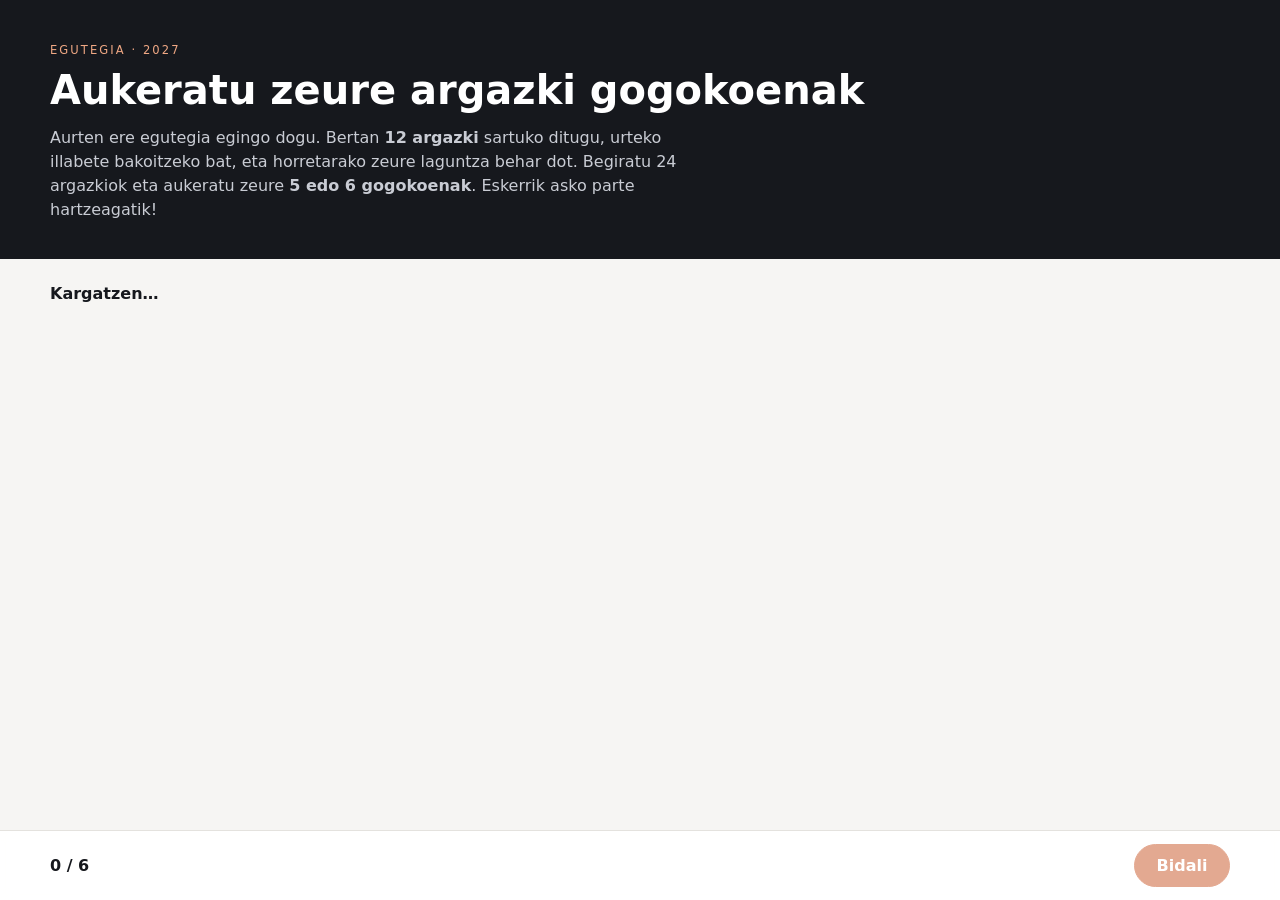
==== index.html @ 5040c014 "InkestaEgutegia" ====
<!DOCTYPE html>
<html lang="eu">
<head>
<meta charset="utf-8" />
<meta name="viewport" content="width=device-width, initial-scale=1" />
<meta name="theme-color" content="#16181d" />
<title>Aukeratu zeure argazki gogokoenak · Egutegia</title>
<link rel="stylesheet" href="styles.css" />
</head>
<body>

<header class="goiburua">
  <div class="wrap">
    <p class="goiburu-txikia">Egutegia · <span id="urtea">2027</span></p>
    <h1>Aukeratu zeure argazki gogokoenak</h1>
    <p class="goiburu-testua">
      Aurten ere egutegia egingo dogu. Bertan <strong>12 argazki</strong> sartuko ditugu,
      urteko illabete bakoitzeko bat, eta horretarako zeure laguntza behar dot.
      Begiratu 24 argazkiok eta aukeratu zeure <strong>5 edo 6 gogokoenak</strong>.
      Eskerrik asko parte hartzeagatik!
    </p>
  </div>
</header>

<main class="wrap">
  <p id="ohar-berria" class="ohar-berria" hidden></p>

  <div class="agindua-barra">
    <p id="agindua" class="agindua">Kargatzen…</p>
  </div>

  <div id="grid" class="grid"></div>
</main>

<footer class="barra">
  <div class="wrap barra-edukia">
    <span id="kontagailua" class="kontagailua">0 / 6</span>
    <button id="bidali" class="botoia botoia-nagusia" disabled>Bidali</button>
  </div>
</footer>

<!-- Argazki handia (lightbox) -->
<div id="lightbox" class="overlay" hidden>
  <button class="overlay-itxi" data-itxi="lightbox" aria-label="Itxi">✕</button>
  <div class="lightbox-edukia">
    <img id="lightbox-irudia" alt="" />
    <div class="lightbox-ekintzak">
      <button id="lightbox-aukeratu" class="botoia botoia-nagusia">Aukeratu</button>
    </div>
  </div>
</div>

<!-- Bozketa-formularioa -->
<div id="formularioa" class="overlay" hidden>
  <div class="karta" role="dialog" aria-modal="true" aria-labelledby="form-izenburua">
    <button class="overlay-itxi" data-itxi="formularioa" aria-label="Itxi">✕</button>
    <h2 id="form-izenburua">Ia bukatu da!</h2>
    <p class="karta-testua">
      Aukeratu dozuz <strong id="form-kopurua">0</strong> argazki. Nork bidali dauan jakiteko, bete mesedez:
    </p>
    <form id="bozka-form" novalidate>
      <label class="eremua">
        <span>Zeure izena *</span>
        <input type="text" id="izena" name="izena" autocomplete="name" required />
      </label>
      <label class="eremua">
        <span>Zeure emaila (aukerakoa)</span>
        <input type="email" id="email" name="email" autocomplete="email" />
      </label>
      <label class="eremua">
        <span>Zerbait esan nahi deustazu? (aukerakoa)</span>
        <textarea id="oharra" name="oharra" rows="3"></textarea>
      </label>
      <p id="form-errorea" class="errorea" hidden></p>
      <div class="karta-botoiak">
        <button type="button" class="botoia botoia-biguna" data-itxi="formularioa">Atzera</button>
        <button type="submit" class="botoia botoia-nagusia" id="form-bidali">Bidali</button>
      </div>
    </form>
  </div>
</div>

<!-- Esker onak -->
<div id="eskerrak" class="overlay" hidden>
  <div class="karta karta-zentroa">
    <div class="txalo">🎉</div>
    <h2>Eskerrik asko!</h2>
    <p class="karta-testua" id="eskerrak-testua">
      Zeure bozka ondo jaso dogu. Mila esker egutegia aukeratzen laguntzeagatik!
    </p>
    <div class="karta-botoiak karta-botoiak-zentroa">
      <button type="button" class="botoia" id="bukatu">Bukatu</button>
    </div>
  </div>
</div>

<script src="config.js"></script>
<script src="photos.js"></script>
<script src="app.js"></script>
</body>
</html>
---- styles.css ----
:root {
  --bg: #f6f5f3;
  --bg-karta: #ffffff;
  --testua: #16181d;
  --testu-biguna: #5c6270;
  --marra: #e4e2de;
  --azentua: #c2410c;
  --errorea: #b91c1c;
  --erradioa: 14px;
  --itzala: 0 6px 24px rgba(20, 20, 25, .08);
}

* { box-sizing: border-box; }

html.blokeoa,
html.blokeoa body { overflow: hidden; }

body {
  margin: 0;
  font-family: system-ui, -apple-system, "Segoe UI", Roboto, "Helvetica Neue", Arial, sans-serif;
  background: var(--bg);
  color: var(--testua);
  line-height: 1.5;
  -webkit-font-smoothing: antialiased;
  padding-bottom: 92px;
}

.wrap { width: min(1180px, 100% - 2rem); margin-inline: auto; }

/* ---------- Goiburua ---------- */
.goiburua { background: #16181d; color: #fff; padding: 2.6rem 0 2.3rem; }
.goiburu-txikia {
  text-transform: uppercase;
  letter-spacing: .18em;
  font-size: .72rem;
  color: #f0a884;
  margin: 0 0 .6rem;
}
.goiburua h1 { font-size: clamp(1.5rem, 3.6vw, 2.5rem); margin: 0 0 .8rem; line-height: 1.13; }
.goiburu-testua { color: #c9ccd4; max-width: 64ch; margin: 0; }

/* ---------- Oharrak / agindua ---------- */
.ohar-berria {
  background: #fff8e6;
  border: 1px solid #f0e0b0;
  color: #7a5a00;
  padding: .85rem 1rem;
  border-radius: 12px;
  margin: 1.3rem 0 0;
  font-size: .92rem;
}

.agindua-barra {
  position: sticky;
  top: 0;
  z-index: 5;
  background: linear-gradient(var(--bg) 72%, rgba(246, 245, 243, 0));
  padding: 1rem 0 .7rem;
  margin-top: .4rem;
}
.agindua { margin: 0; font-weight: 600; }

/* ---------- Argazki-sarea ---------- */
.grid {
  display: grid;
  grid-template-columns: repeat(auto-fill, minmax(180px, 1fr));
  gap: 1rem;
  padding: .4rem 0 2rem;
}

.foto { margin: 0; cursor: pointer; position: relative; border-radius: var(--erradioa); }
.foto:focus-visible { outline: 3px solid var(--azentua); outline-offset: 3px; border-radius: var(--erradioa); }

.foto-media {
  position: relative;
  border-radius: var(--erradioa);
  overflow: hidden;
  background: #e9e7e3;
  aspect-ratio: 4 / 3;
  box-shadow: var(--itzala);
}
.foto-media img {
  width: 100%;
  height: 100%;
  object-fit: cover;
  display: block;
  transition: transform .35s ease;
}
.foto:hover .foto-media img { transform: scale(1.045); }

.foto-zoom {
  position: absolute;
  top: .5rem;
  right: .5rem;
  width: 2rem;
  height: 2rem;
  border: 0;
  border-radius: 50%;
  background: rgba(15, 15, 20, .55);
  color: #fff;
  font-size: 1rem;
  cursor: pointer;
  opacity: 0;
  transition: opacity .2s ease;
  -webkit-backdrop-filter: blur(3px);
  backdrop-filter: blur(3px);
}
.foto:hover .foto-zoom,
.foto:focus-within .foto-zoom { opacity: 1; }

.foto-tick {
  position: absolute;
  left: .55rem;
  top: .55rem;
  width: 1.7rem;
  height: 1.7rem;
  border-radius: 50%;
  background: var(--azentua);
  color: #fff;
  display: grid;
  place-items: center;
  font-weight: 700;
  transform: scale(0);
  transition: transform .18s ease;
  box-shadow: 0 2px 8px rgba(0, 0, 0, .25);
}
.foto.aukeratuta .foto-tick { transform: scale(1); }
.foto.aukeratuta .foto-media { outline: 3px solid var(--azentua); }
.foto.aukeratuta .foto-media img { transform: scale(1.02); }

.foto-izenburua { font-size: .78rem; color: var(--testu-biguna); padding: .45rem .15rem 0; }

/* ---------- Beheko barra ---------- */
.barra {
  position: fixed;
  inset: auto 0 0 0;
  z-index: 20;
  background: rgba(255, 255, 255, .93);
  -webkit-backdrop-filter: blur(8px);
  backdrop-filter: blur(8px);
  border-top: 1px solid var(--marra);
}
.barra-edukia {
  display: flex;
  align-items: center;
  justify-content: space-between;
  gap: 1rem;
  padding: .8rem 0;
}
.kontagailua { font-variant-numeric: tabular-nums; font-weight: 600; }

/* ---------- Botoiak ---------- */
.botoia {
  border: 1px solid var(--marra);
  background: #fff;
  color: var(--testua);
  padding: .7rem 1.35rem;
  border-radius: 999px;
  font-size: 1rem;
  font-weight: 600;
  font-family: inherit;
  cursor: pointer;
  transition: background .15s ease, filter .15s ease, opacity .15s ease;
}
.botoia:hover { background: #f2f0ec; }
.botoia-nagusia { background: var(--azentua); border-color: var(--azentua); color: #fff; }
.botoia-nagusia:hover { background: var(--azentua); filter: brightness(1.08); }
.botoia:disabled { opacity: .45; cursor: not-allowed; }
.botoia:disabled:hover { background: #fff; filter: none; }

/* ---------- Overlay-ak ---------- */
.overlay {
  position: fixed;
  inset: 0;
  z-index: 40;
  background: rgba(12, 12, 16, .84);
  display: grid;
  place-items: center;
  padding: 1rem;
}
.overlay[hidden] { display: none; }

.overlay-itxi {
  position: absolute;
  top: 1rem;
  right: 1rem;
  width: 2.6rem;
  height: 2.6rem;
  border: 0;
  border-radius: 50%;
  background: rgba(255, 255, 255, .14);
  color: #fff;
  font-size: 1.1rem;
  cursor: pointer;
}
.overlay-itxi:hover { background: rgba(255, 255, 255, .26); }

/* Lightbox */
.lightbox-edukia {
  max-width: min(1100px, 94vw);
  display: flex;
  flex-direction: column;
  align-items: center;
  gap: .85rem;
  animation: sartu .22s ease;
}
.lightbox-edukia img {
  max-width: 100%;
  max-height: 74vh;
  border-radius: 12px;
  box-shadow: 0 20px 60px rgba(0, 0, 0, .5);
}
.lightbox-ekintzak { display: flex; gap: .6rem; }

/* Karta (formularioa / eskerrak) */
.karta {
  position: relative;
  background: var(--bg-karta);
  border-radius: 18px;
  padding: 1.7rem;
  width: min(470px, 100%);
  max-height: 92vh;
  overflow: auto;
  box-shadow: 0 20px 60px rgba(0, 0, 0, .35);
  animation: sartu .22s ease;
}
.karta h2 { margin: 0 0 .5rem; font-size: 1.3rem; }
.karta-testua { margin: 0 0 1.2rem; color: var(--testu-biguna); }
.karta-zentroa { text-align: center; }
.karta-botoiak { display: flex; gap: .6rem; justify-content: flex-end; margin-top: .4rem; }
.karta-botoiak-zentroa { justify-content: center; }

@keyframes sartu {
  from { transform: translateY(14px) scale(.98); opacity: 0; }
  to   { transform: none; opacity: 1; }
}

/* Formulario-eremuak */
.eremua { display: block; margin-bottom: 1rem; }
.eremua span { display: block; font-size: .85rem; font-weight: 600; margin-bottom: .35rem; color: var(--testu-biguna); }
.eremua input,
.eremua textarea {
  width: 100%;
  padding: .7rem .8rem;
  border: 1px solid var(--marra);
  border-radius: 10px;
  font: inherit;
  background: #fcfbf9;
  color: inherit;
}
.eremua input:focus,
.eremua textarea:focus { outline: 2px solid var(--azentua); border-color: var(--azentua); }
.errorea { color: var(--errorea); font-size: .9rem; margin: .1rem 0 .9rem; }

.txalo { font-size: 3rem; line-height: 1; margin-bottom: .6rem; }

/* Toast */
.toast {
  position: fixed;
  left: 50%;
  bottom: 104px;
  transform: translate(-50%, 20px);
  background: #16181d;
  color: #fff;
  padding: .7rem 1.15rem;
  border-radius: 999px;
  z-index: 60;
  opacity: 0;
  pointer-events: none;
  transition: opacity .25s ease, transform .25s ease;
  max-width: 90vw;
  text-align: center;
  font-size: .9rem;
}
.toast.ikusi { opacity: 1; transform: translate(-50%, 0); }

@media (max-width: 520px) {
  .grid { grid-template-columns: repeat(auto-fill, minmax(140px, 1fr)); gap: .7rem; }
  .goiburua { padding: 2rem 0 1.8rem; }
}
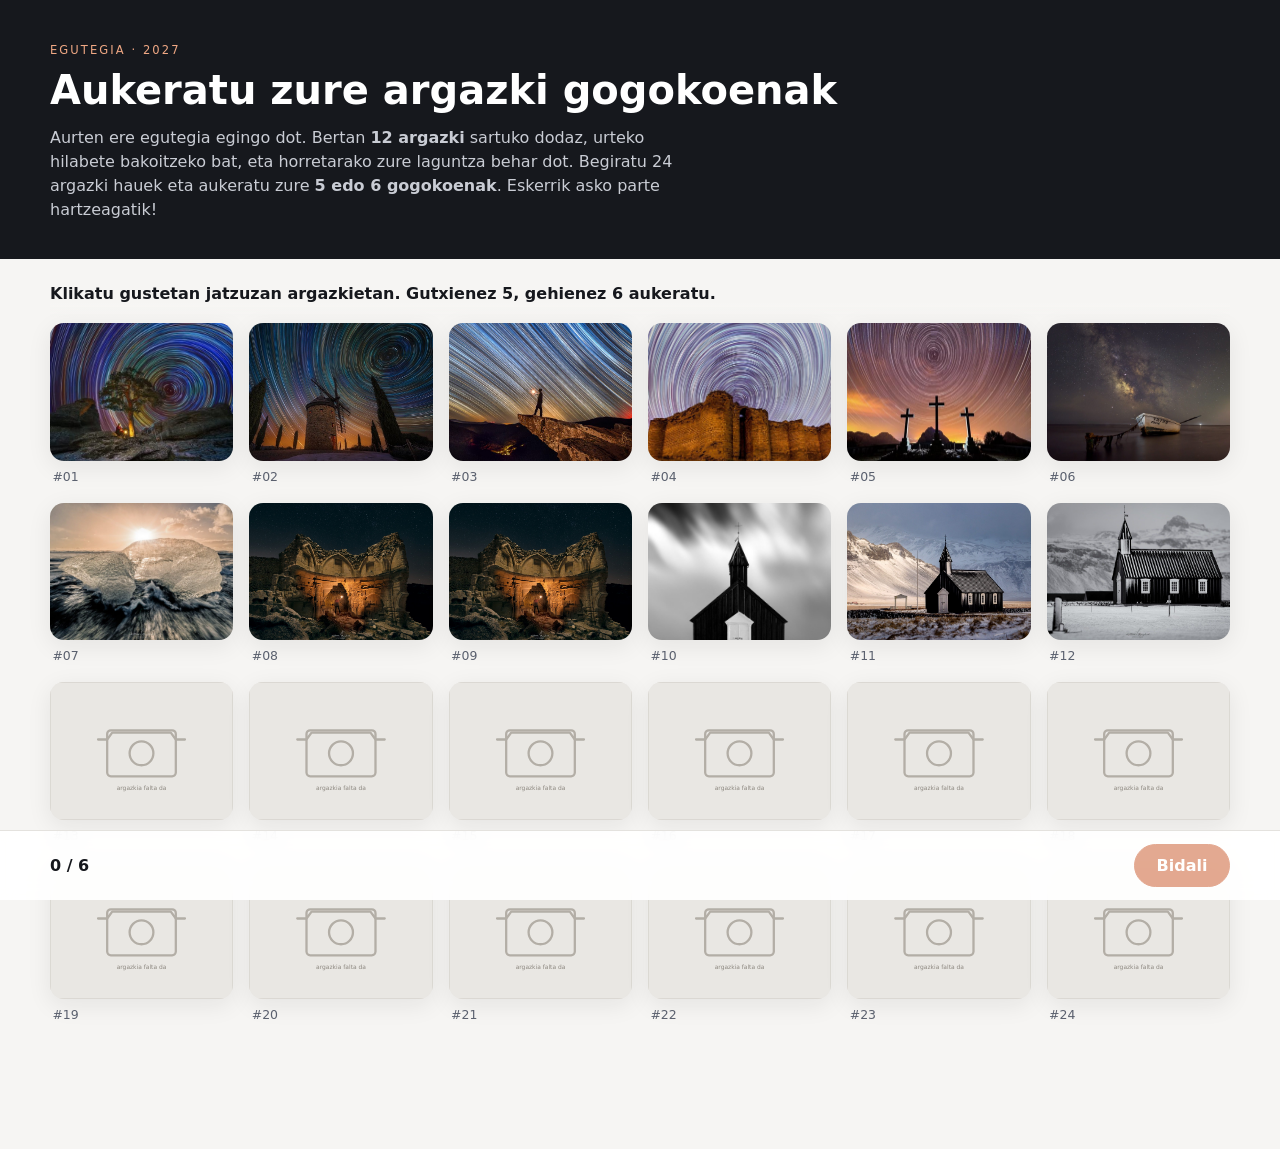
==== commit b74fc1f4: "Testuak konponduta" ====
--- a/index.html
+++ b/index.html
@@ -4,7 +4,7 @@
 <meta charset="utf-8" />
 <meta name="viewport" content="width=device-width, initial-scale=1" />
 <meta name="theme-color" content="#16181d" />
-<title>Aukeratu zeure argazki gogokoenak · Egutegia</title>
+<title>Aukeratu zure argazki gogokoenak · Egutegia</title>
 <link rel="stylesheet" href="styles.css" />
 </head>
 <body>
@@ -12,11 +12,11 @@
 <header class="goiburua">
   <div class="wrap">
     <p class="goiburu-txikia">Egutegia · <span id="urtea">2027</span></p>
-    <h1>Aukeratu zeure argazki gogokoenak</h1>
+    <h1>Aukeratu zure argazki gogokoenak</h1>
     <p class="goiburu-testua">
-      Aurten ere egutegia egingo dogu. Bertan <strong>12 argazki</strong> sartuko ditugu,
-      urteko illabete bakoitzeko bat, eta horretarako zeure laguntza behar dot.
-      Begiratu 24 argazkiok eta aukeratu zeure <strong>5 edo 6 gogokoenak</strong>.
+      Aurten ere egutegia egingo dot. Bertan <strong>12 argazki</strong> sartuko dodaz,
+      urteko hilabete bakoitzeko bat, eta horretarako zure laguntza behar dot.
+      Begiratu 24 argazki hauek eta aukeratu zure <strong>5 edo 6 gogokoenak</strong>.
       Eskerrik asko parte hartzeagatik!
     </p>
   </div>
@@ -54,21 +54,21 @@
 <div id="formularioa" class="overlay" hidden>
   <div class="karta" role="dialog" aria-modal="true" aria-labelledby="form-izenburua">
     <button class="overlay-itxi" data-itxi="formularioa" aria-label="Itxi">✕</button>
-    <h2 id="form-izenburua">Ia bukatu da!</h2>
+    <h2 id="form-izenburua">Ia bukatu dogu!</h2>
     <p class="karta-testua">
-      Aukeratu dozuz <strong id="form-kopurua">0</strong> argazki. Nork bidali dauan jakiteko, bete mesedez:
+      Aukeratu dozuz <strong id="form-kopurua">0</strong> argazki. Nork bidali dauan jakiteko, betezazu mesedez:
     </p>
     <form id="bozka-form" novalidate>
       <label class="eremua">
-        <span>Zeure izena *</span>
+        <span>Zure izena *</span>
         <input type="text" id="izena" name="izena" autocomplete="name" required />
       </label>
       <label class="eremua">
-        <span>Zeure emaila (aukerakoa)</span>
+        <span>Zure emaila (aukerakoa)</span>
         <input type="email" id="email" name="email" autocomplete="email" />
       </label>
       <label class="eremua">
-        <span>Zerbait esan nahi deustazu? (aukerakoa)</span>
+        <span>Zerbait esan gura deustazu? (aukerakoa)</span>
         <textarea id="oharra" name="oharra" rows="3"></textarea>
       </label>
       <p id="form-errorea" class="errorea" hidden></p>
@@ -86,7 +86,7 @@
     <div class="txalo">🎉</div>
     <h2>Eskerrik asko!</h2>
     <p class="karta-testua" id="eskerrak-testua">
-      Zeure bozka ondo jaso dogu. Mila esker egutegia aukeratzen laguntzeagatik!
+      Zure bozka ondo jaso dot. Mila esker egutegia aukeratzen laguntzeagatik!
     </p>
     <div class="karta-botoiak karta-botoiak-zentroa">
       <button type="button" class="botoia" id="bukatu">Bukatu</button>
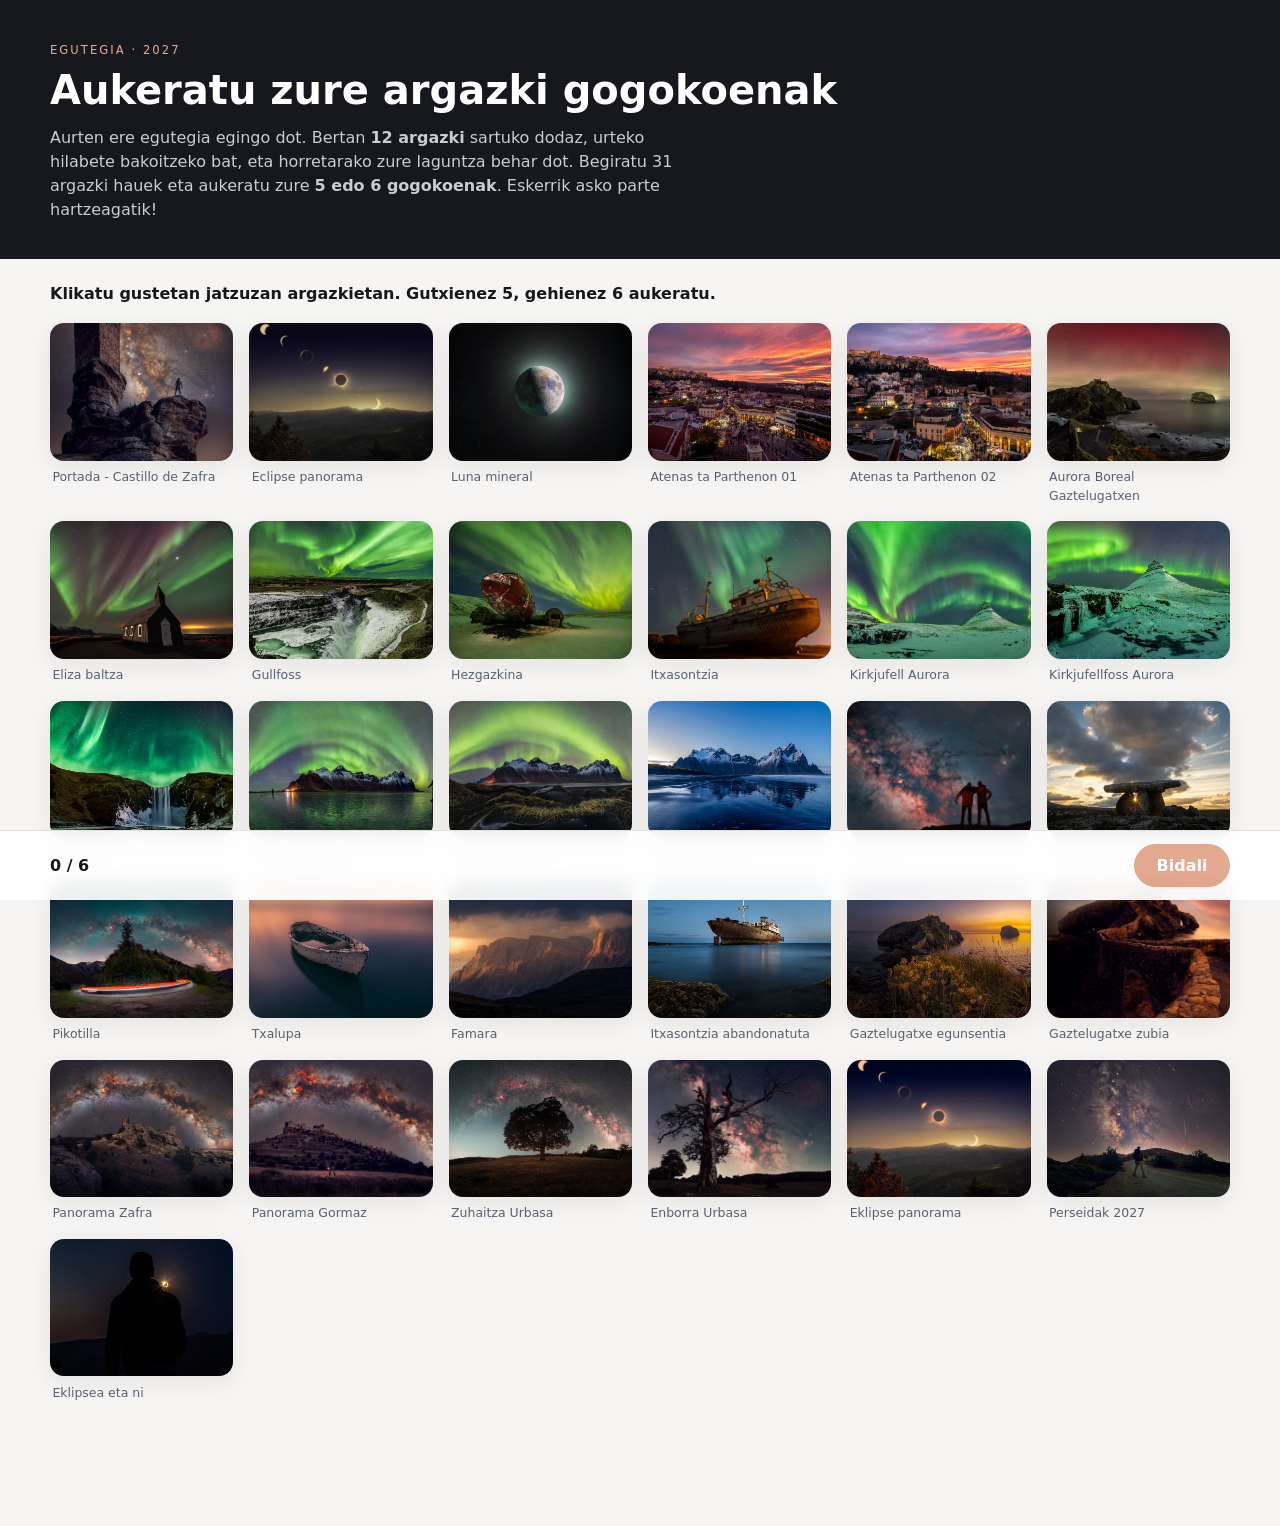
==== commit 52b47b34: "Zuzenduta argazkiak" ====
--- a/index.html
+++ b/index.html
@@ -16,7 +16,7 @@
     <p class="goiburu-testua">
       Aurten ere egutegia egingo dot. Bertan <strong>12 argazki</strong> sartuko dodaz,
       urteko hilabete bakoitzeko bat, eta horretarako zure laguntza behar dot.
-      Begiratu 24 argazki hauek eta aukeratu zure <strong>5 edo 6 gogokoenak</strong>.
+      Begiratu 31 argazki hauek eta aukeratu zure <strong>5 edo 6 gogokoenak</strong>.
       Eskerrik asko parte hartzeagatik!
     </p>
   </div>
